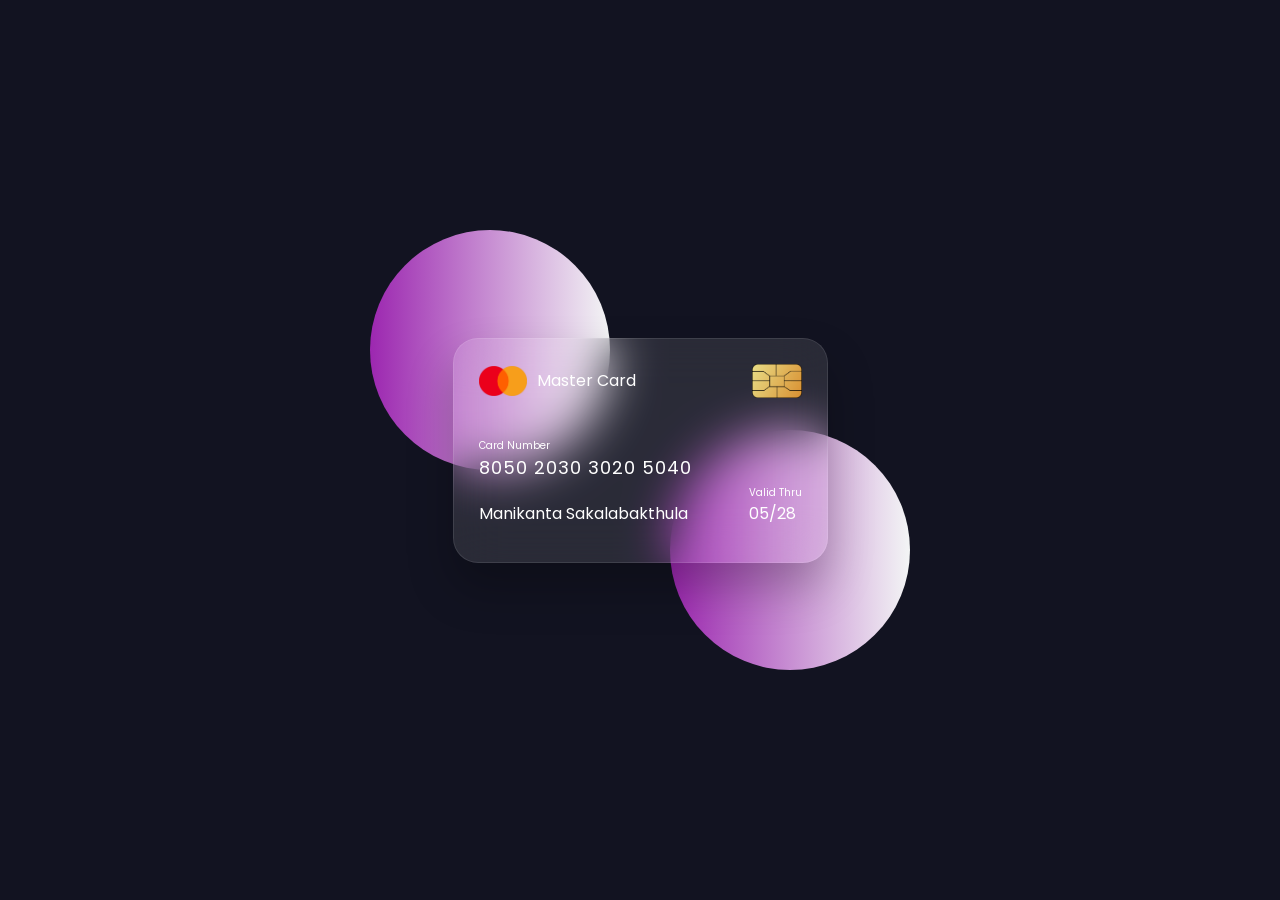
==== Flipping-card/index.html @ 0d769207 ""Flipping Card"" ====
<!DOCTYPE html>
<html lang="en">
<head>
  <meta charset="UTF-8" />
  <meta name="viewport" content="width=device-width, initial-scale=1.0" />
  <title>Flipping Card UI Design</title>
  <link rel="stylesheet" href="style.css" />
</head>
<body>
  <section>
    <div class="container">
      <div class="card front-face">
        <header>
          <span class="logo">
            <img src="/assets/images/logo.png" alt="" />
            <h5>Master Card</h5>
          </span>
          <img src="/assets/images/chip.png" alt="" class="chip" />
        </header>
        <div class="card-details">
          <div class="name-number">
            <h6>Card Number</h6>
            <h5 class="number">8050 2030 3020 5040</h5>
            <h5 class="name">Manikanta Sakalabakthula</h5>
          </div>
          <div class="valid-date">
            <h6>Valid Thru</h6>
            <h5>05/28</h5>
          </div>
        </div>
      </div>
      <div class="card back-face">
        <h6>
          For customer service call +977 4343 3433 or email at
          mastercard@gmail.com
        </h6>
        <span class="magnetic-strip"></span>
        <div class="signature"><i>005</i></div>
        <h5>
          Lorem ipsum dolor sit amet, consectetur adipisicing elit. Officia
          maiores sed doloremque nesciunt neque beatae voluptatibus doloribus.
          Libero et quis magni magnam nihil temporibus? Facere consectetur
          dolore reiciendis et veniam.
        </h5>
      </div>
    </div>
  </section>
</body>
</html>
---- Flipping-card/style.css ----
@import url('https://fonts.googleapis.com/css2?family=Poppins:ital,wght@0,100;0,200;0,300;0,400;0,500;0,600;0,700;0,800;0,900;1,100;1,200;1,300;1,400;1,500;1,600;1,700;1,800;1,900&display=swap');
* {
  margin: 0;
  padding: 0;
  box-sizing: border-box;
  font-family: "Poppins", sans-serif;
}
section {
  position: relative;
  min-height: 100vh;
  width: 100%;
  background: #121321;
  display: flex;
  align-items: center;
  justify-content: center;
  color: #fff;
  perspective: 1000px;
}
section::before {
  content: "";
  position: absolute;
  height: 240px;
  width: 240px;
  border-radius: 50%;
  transform: translate(-150px, -100px);
  background: linear-gradient(90deg, #9c27b0, #f3f5f5);
}
section::after {
  content: "";
  position: absolute;
  height: 240px;
  width: 240px;
  border-radius: 50%;
  transform: translate(150px, 100px);
  background: linear-gradient(90deg, #9c27b0, #f3f5f5);
}
.container {
  position: relative;
  height: 225px;
  width: 375px;
  z-index: 100;
  transition: 0.6s;
  transform-style: preserve-3d;
  cursor: pointer;
}
.container:hover {
  transform: rotateY(180deg);
}
.container .card {
  position: absolute;
  height: 100%;
  width: 100%;
  padding: 25px;
  border-radius: 25px;
  backdrop-filter: blur(25px);
  background: rgba(255, 255, 255, 0.1);
  box-shadow: 0 25px 45px rgba(0, 0, 0, 0.25);
  border: 1px solid rgba(255, 255, 255, 0.1);
  backface-visibility: hidden; /* Ensure backface-visibility is set */
  transform-style: preserve-3d;
}
.front-face {
  backface-visibility: hidden;
}
.front-face header,
.front-face .logo {
  display: flex;
  align-items: center;
}
.front-face header {
  justify-content: space-between;
}
.front-face .logo img {
  width: 48px;
  margin-right: 10px;
}
h5 {
  font-size: 16px;
  font-weight: 400;
}
.front-face .chip {
  width: 50px;
}
.front-face .card-details {
  display: flex;
  margin-top: 40px;
  align-items: flex-end;
  justify-content: space-between;
}
h6 {
  font-size: 10px;
  font-weight: 400;
}
h5.number {
  font-size: 18px;
  letter-spacing: 1px;
}
h5.name {
  margin-top: 20px;
}
.card.back-face {
  border: none;
  padding: 15px 25px 25px 25px;
  transform: rotateY(180deg);
  backface-visibility: hidden; /* Ensure backface-visibility is set */
}
.card.back-face h6 {
  font-size: 8px;
}
.card.back-face .magnetic-strip {
  position: absolute;
  top: 40px;
  left: 0;
  height: 45px;
  width: 100%;
  background: #000;
}
.card.back-face .signature {
  display: flex;
  justify-content: flex-end;
  align-items: center;
  margin-top: 80px;
  height: 40px;
  width: 85%;
  border-radius: 6px;
  background: repeating-linear-gradient(#fff,
      #fff 3px,
      #efefef 0px,
      #efefef 9px);
}
.signature i {
  color: #000;
  font-size: 12px;
  padding: 4px 6px;
  border-radius: 4px;
  background-color: #fff;
  margin-right: -30px;
  z-index: -1;
}
.card.back-face h5 {
  font-size: 8px;
  margin-top: 15px;
}
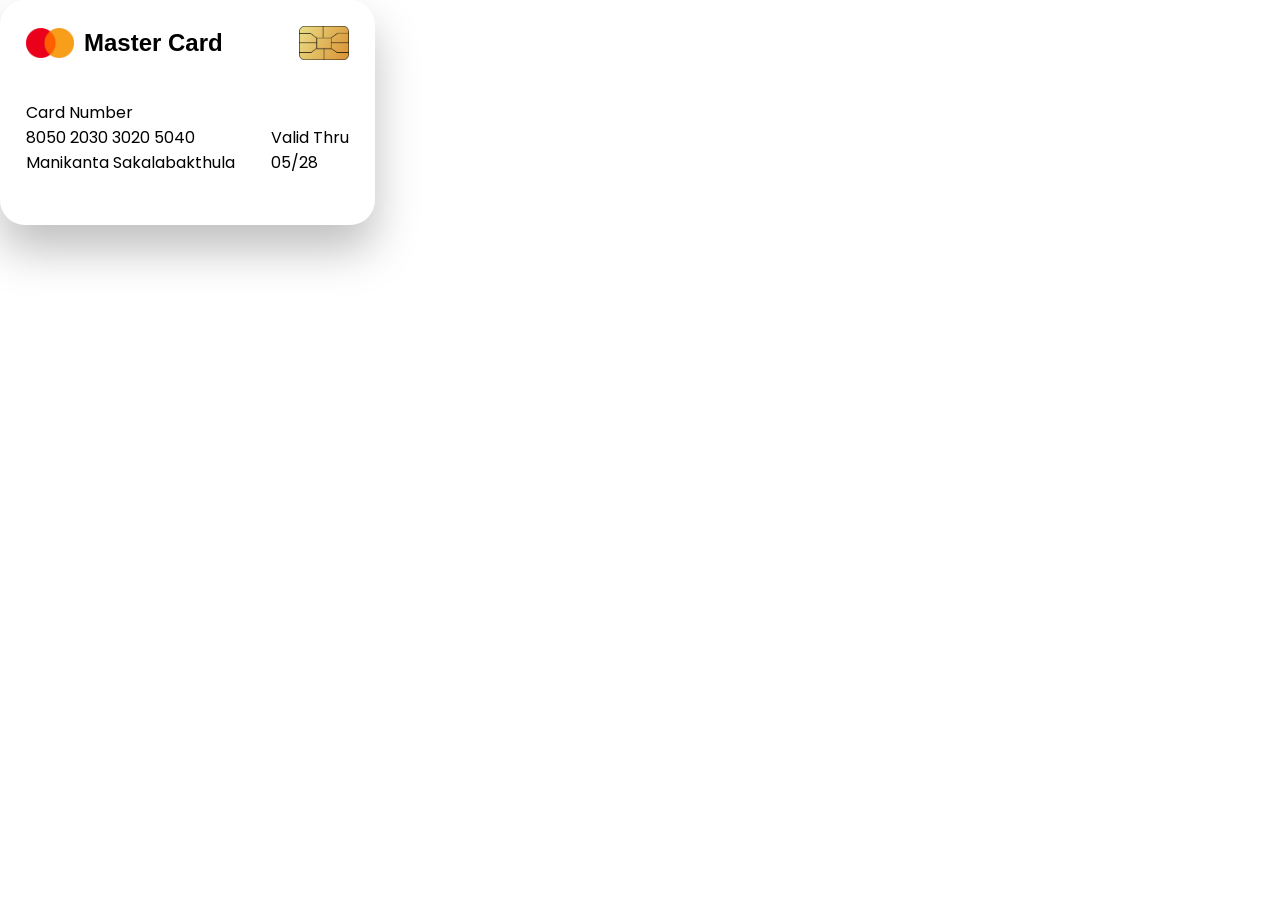
==== commit 2831024a: "Refactor HTML structure and improve semantics" ====
--- a/Flipping-card/index.html
+++ b/Flipping-card/index.html
@@ -1,49 +1,77 @@
 <!DOCTYPE html>
 <html lang="en">
 <head>
-  <meta charset="UTF-8" />
-  <meta name="viewport" content="width=device-width, initial-scale=1.0" />
+  <meta charset="UTF-8">
+  <meta name="viewport" content="width=device-width, initial-scale=1.0">
   <title>Flipping Card UI Design</title>
-  <link rel="stylesheet" href="style.css" />
+  <link rel="stylesheet" href="style.css">
 </head>
+
 <body>
-  <section>
-    <div class="container">
+
+  <main class="card-section">
+
+    <article class="container">
+
+      <!-- Front Face -->
       <div class="card front-face">
+
         <header>
-          <span class="logo">
-            <img src="/assets/images/logo.png" alt="" />
-            <h5>Master Card</h5>
-          </span>
-          <img src="/assets/images/chip.png" alt="" class="chip" />
+          <div class="logo">
+            <img src="/assets/images/logo.png" alt="Mastercard">
+            <h2>Master Card</h2>
+          </div>
+
+          <img
+            src="/assets/images/chip.png"
+            alt="Card chip"
+            class="chip"
+          >
         </header>
+
         <div class="card-details">
+
           <div class="name-number">
-            <h6>Card Number</h6>
-            <h5 class="number">8050 2030 3020 5040</h5>
-            <h5 class="name">Manikanta Sakalabakthula</h5>
+            <p class="label">Card Number</p>
+            <p class="number">8050 2030 3020 5040</p>
+            <p class="name">Manikanta Sakalabakthula</p>
           </div>
+
           <div class="valid-date">
-            <h6>Valid Thru</h6>
-            <h5>05/28</h5>
+            <p class="label">Valid Thru</p>
+            <p>05/28</p>
           </div>
+
         </div>
+
       </div>
+
+      <!-- Back Face -->
       <div class="card back-face">
-        <h6>
+
+        <p class="customer-service">
           For customer service call +977 4343 3433 or email at
           mastercard@gmail.com
-        </h6>
+        </p>
+
         <span class="magnetic-strip"></span>
-        <div class="signature"><i>005</i></div>
-        <h5>
-          Lorem ipsum dolor sit amet, consectetur adipisicing elit. Officia
-          maiores sed doloremque nesciunt neque beatae voluptatibus doloribus.
-          Libero et quis magni magnam nihil temporibus? Facere consectetur
-          dolore reiciendis et veniam.
-        </h5>
+
+        <div class="signature">
+          <span>005</span>
+        </div>
+
+        <p class="card-description">
+          Lorem ipsum dolor sit amet, consectetur adipisicing elit.
+          Officia maiores sed doloremque nesciunt neque beatae
+          voluptatibus doloribus. Libero et quis magni magnam nihil
+          temporibus? Facere consectetur dolore reiciendis et veniam.
+        </p>
+
       </div>
-    </div>
-  </section>
+
+    </article>
+
+  </main>
+
 </body>
-</html>+</html>
